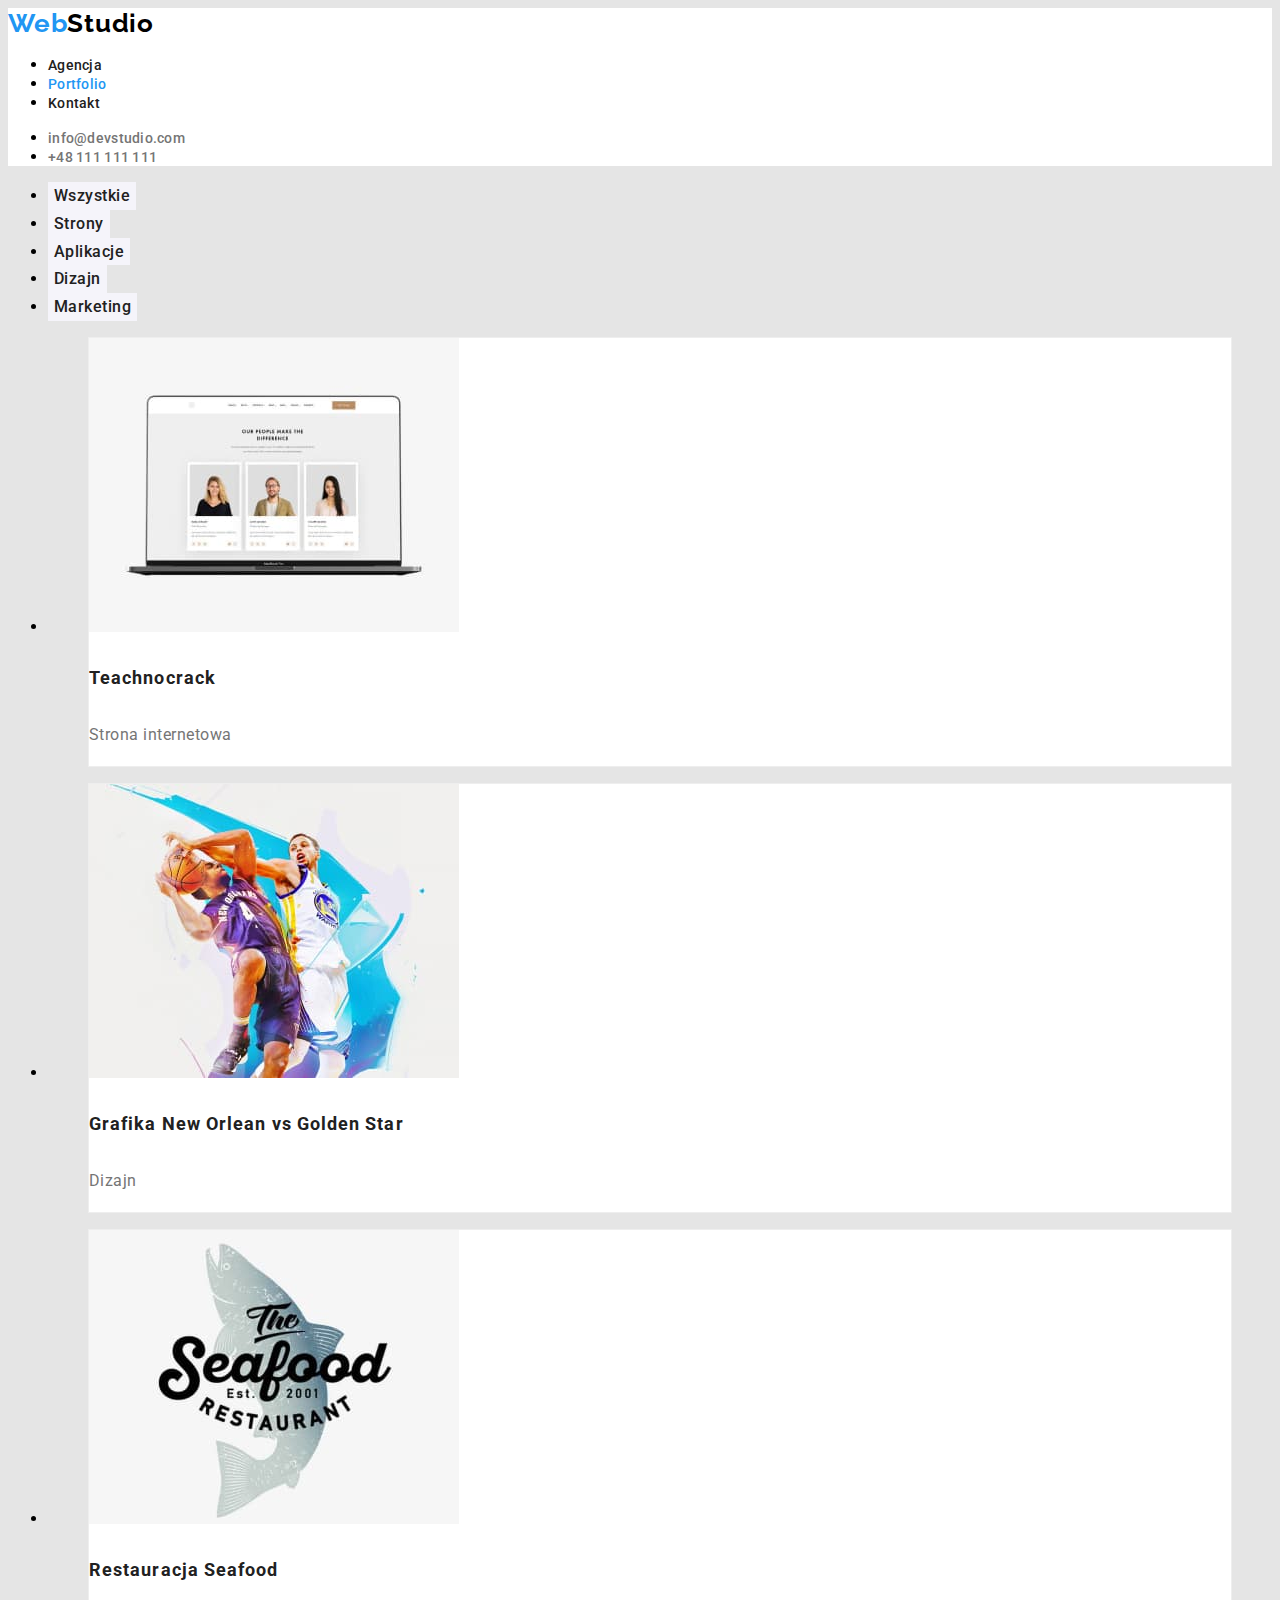
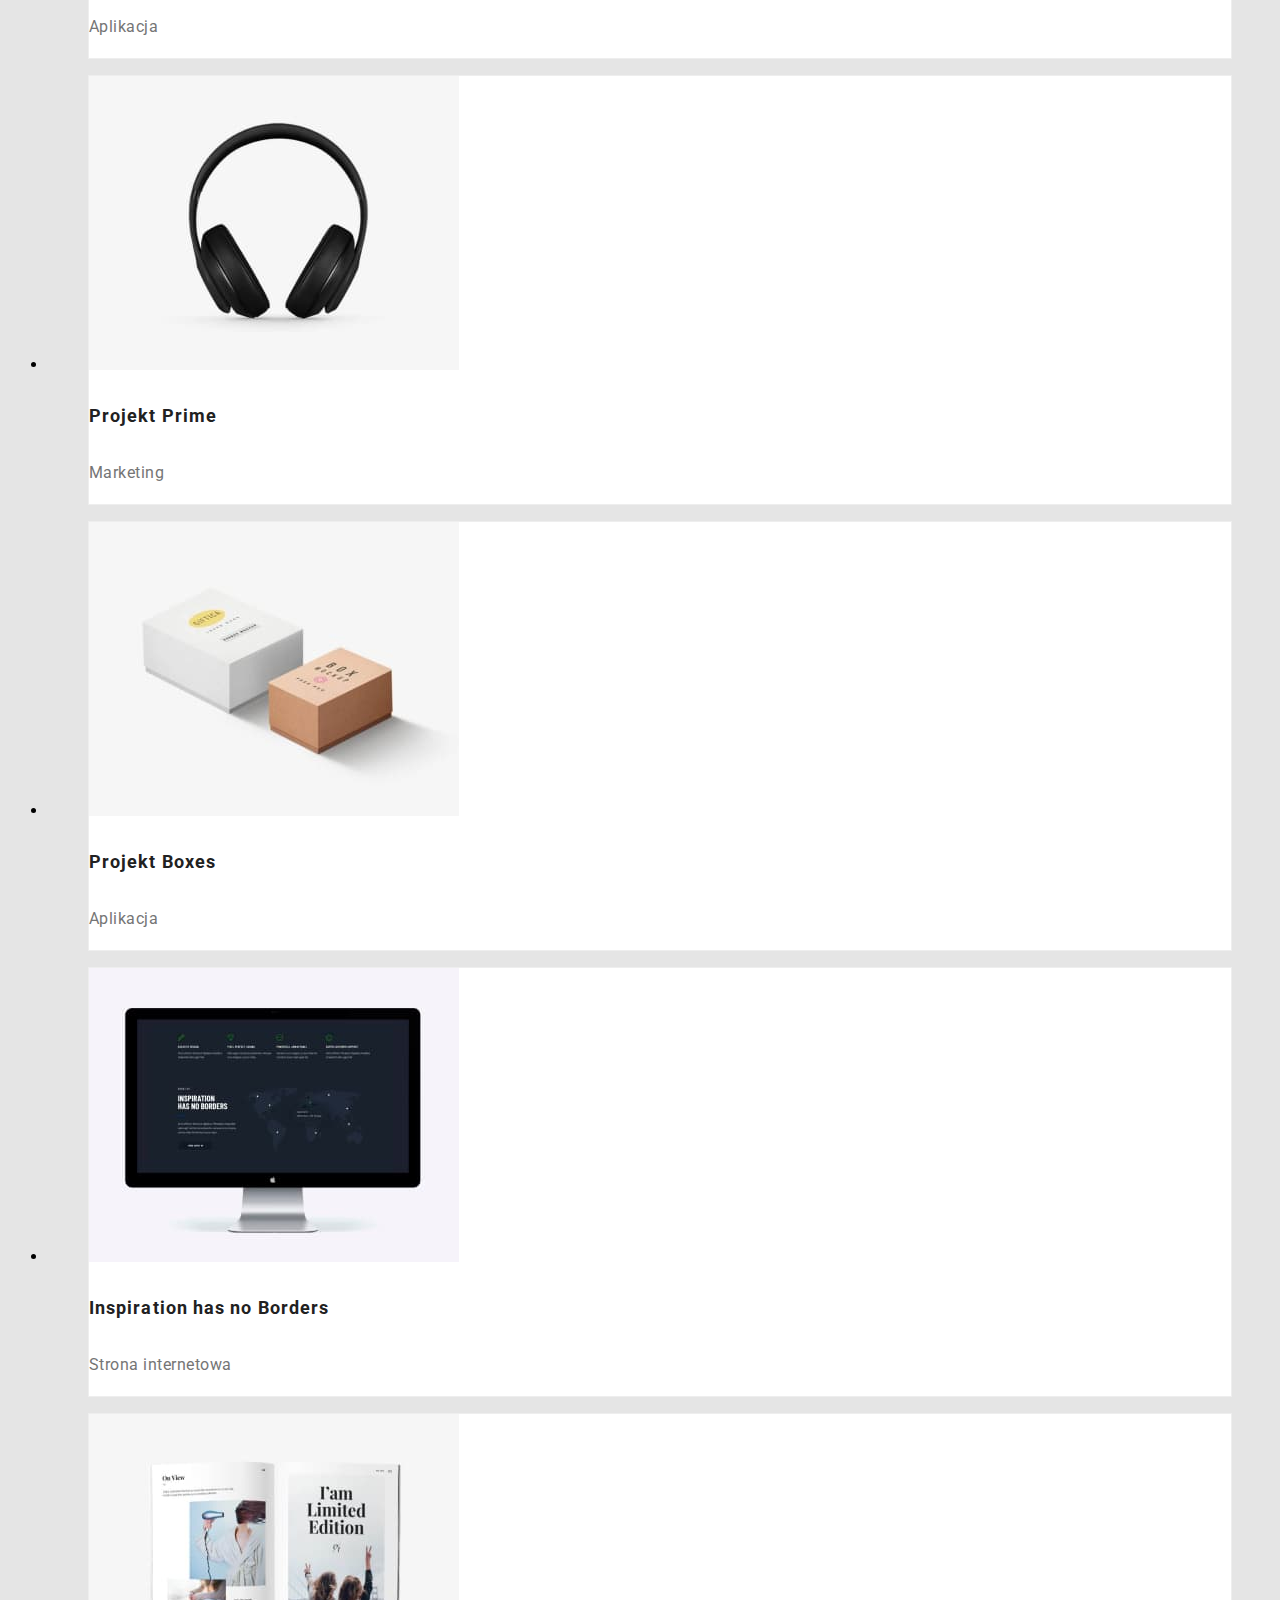
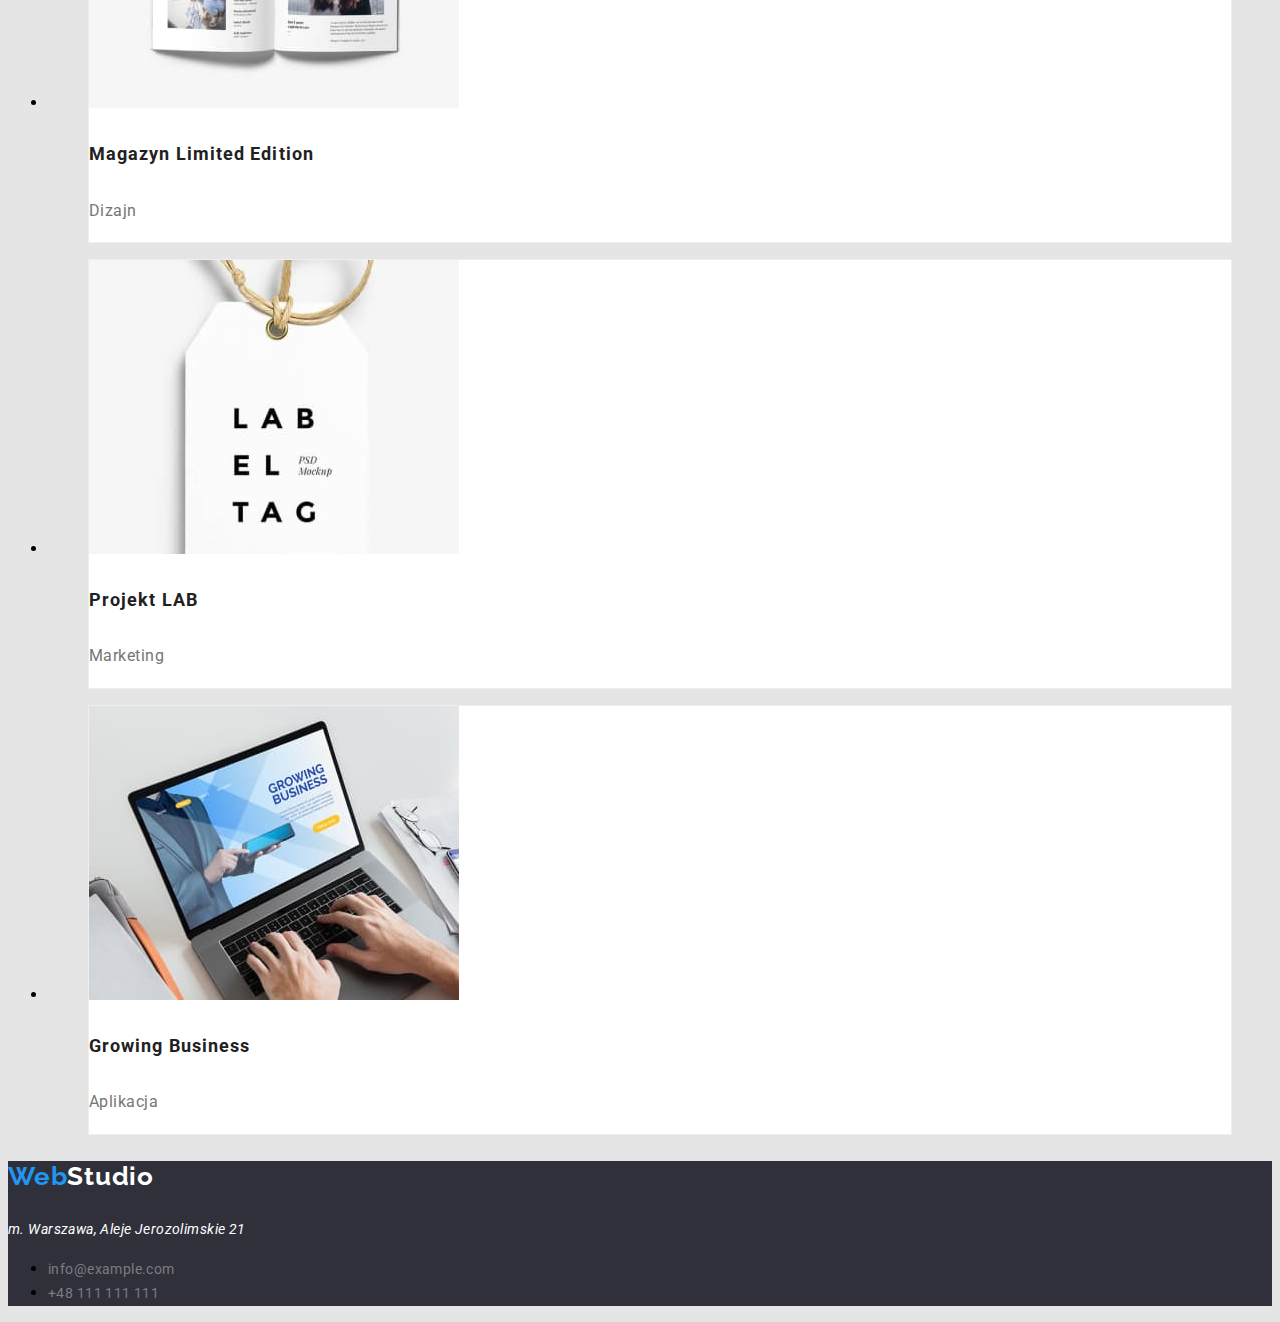
==== portfolio.html @ d3a9e97b "Start" ====
<!DOCTYPE html>
<html lang="en">
	<head>
		<meta charset="UTF-8" />
		<meta http-equiv="X-UA-Compatible" content="IE=edge" />
		<meta name="viewport" content="width=device-width, initial-scale=1.0" />
		<link rel="preconnect" href="https://fonts.googleapis.com" />
		<link rel="preconnect" href="https://fonts.gstatic.com" crossorigin />
		<link
			href="https://fonts.googleapis.com/css2?family=Raleway:wght@700&family=Roboto:wght@400;500;700;900&display=swap"
			rel="stylesheet"
		/>
		<link rel="stylesheet" href="css/styles.css" />
		<title>Document</title>
	</head>
	<body>
		<header class="header_box">
			<a href="index.html" class="header__logo"><span>Web</span>Studio</a>
			<nav class="header__nav">
				<ul>
					<li>
						<a href="index.html" class="header__nav--link">Agencja</a>
					</li>
					<li>
						<a href="portfolio.html" class="header__nav--link active__page">Portfolio</a>
					</li>
					<li><a href="#" class="header__nav--link">Kontakt</a></li>
				</ul>
			</nav>

			<ul>
				<li>
					<a href="mailto:info@devstudio.com" class="header__contact--mail">info@devstudio.com</a>
				</li>
				<li>
					<a href="tel:+48111111111" class="header__contact--phone">+48 111 111 111</a>
				</li>
			</ul>
		</header>
		<main>
			<section>
				<ul>
					<li>
						<button type="button" class="portfolio__section--button">Wszystkie</button>
					</li>
					<li>
						<button type="button" class="portfolio__section--button">Strony</button>
					</li>
					<li>
						<button type="button" class="portfolio__section--button">Aplikacje</button>
					</li>
					<li>
						<button type="button" class="portfolio__section--button">Dizajn</button>
					</li>
					<li>
						<button type="button" class="portfolio__section--button">Marketing</button>
					</li>
				</ul>
				<ul>
					<li>
						<figure class="portfolio__box--figure">
							<img
								src="images/portfolio-img1.jpg"
								height="294"
								width="370"
								alt="Strona internetowa na której możemy zobczyc zdjęcia trzech osób. Dwójkę dziewczyny i chłopaka"
							/>
							<figcaption class="portfolio__box--figure_description">
								<h4>Teachnocrack</h4>
								<p>Strona internetowa</p>
							</figcaption>
						</figure>
					</li>
					<li>
						<figure class="portfolio__box--figure">
							<img
								src="images/portfolio-img2.jpg"
								height="294"
								width="370"
								alt="Dwuch zawodników NBA walczy o piłkę"
							/>
							<figcaption class="portfolio__box--figure_description">
								<h4>Grafika New Orlean vs Golden Star</h4>
								<p>Dizajn</p>
							</figcaption>
						</figure>
					</li>
					<li>
						<figure class="portfolio__box--figure">
							<img
								src="images/portfolio-img3.jpg"
								height="294"
								width="370"
								alt="Logo The Seafood Restaurant na którym widziemy rybę"
							/>
							<figcaption class="portfolio__box--figure_description">
								<h4>Restauracja Seafood</h4>
								<p>Aplikacja</p>
							</figcaption>
						</figure>
					</li>
					<li>
						<figure class="portfolio__box--figure">
							<img
								src="images/portfolio-img4.jpg"
								height="294"
								width="370"
								alt="Słuchawki nauszne koloru czarnego"
							/>
							<figcaption class="portfolio__box--figure_description">
								<h4>Projekt Prime</h4>
								<p>Marketing</p>
							</figcaption>
						</figure>
					</li>
					<li>
						<figure class="portfolio__box--figure">
							<img
								src="images/portfolio-img5.jpg"
								height="294"
								width="370"
								alt="Dwa pudełka, jedno białe i większe drugie brązowe mniejsze"
							/>
							<figcaption class="portfolio__box--figure_description">
								<h4>Projekt Boxes</h4>
								<p>Aplikacja</p>
							</figcaption>
						</figure>
					</li>
					<li>
						<figure class="portfolio__box--figure">
							<img
								src="images/portfolio-img6.jpg"
								height="294"
								width="370"
								alt="Monitor na którym widzimy wyświetloną stronę internetową "
							/>
							<figcaption class="portfolio__box--figure_description">
								<h4>Inspiration has no Borders</h4>
								<p>Strona internetowa</p>
							</figcaption>
						</figure>
					</li>
					<li>
						<figure class="portfolio__box--figure">
							<img
								src="images/portfolio-img7.jpg"
								height="294"
								width="370"
								alt="Magazyn Limit Edition "
							/>
							<figcaption class="portfolio__box--figure_description">
								<h4>Magazyn Limited Edition</h4>
								<p>Dizajn</p>
							</figcaption>
						</figure>
					</li>
					<li>
						<figure class="portfolio__box--figure">
							<img
								src="images/portfolio-img8.jpg"
								height="294"
								width="370"
								alt="Pszywieszka koloru białego z napisem L A B E L T A G"
							/>
							<figcaption class="portfolio__box--figure_description">
								<h4>Projekt LAB</h4>
								<p>Marketing</p>
							</figcaption>
						</figure>
					</li>
					<li>
						<figure class="portfolio__box--figure">
							<img
								src="images/portfolio-img9.jpg"
								height="294"
								width="370"
								alt="Laptop z wyswietloną stroną GROWING BUSINESS"
							/>
							<figcaption class="portfolio__box--figure_description">
								<h4>Growing Business</h4>
								<p>Aplikacja</p>
							</figcaption>
						</figure>
					</li>
				</ul>
			</section>
		</main>
		<footer class="footer--box">
			<h3 class="footer--heading"><span>Web</span>Studio</h3>
			<address class="footer--address">m. Warszawa, Aleje Jerozolimskie 21</address>
			<ul>
				<li>
					<a href="mailto:info@example.com" class="footer__contact--mail">info@example.com</a>
				</li>
				<li>
					<a href="tel:+48111111111" class="footer__contact--phone">+48 111 111 111</a>
				</li>
			</ul>
		</footer>
	</body>
</html>
---- css/styles.css ----
:root {
	--brand-color: #e5e5e5;
	--secondary-brand-color: #2f303a;

	--color-hover: #2196f3;

	--text-color: #ffffff;
	--secoundary-text-color: #212121;
	--third-text-color: #757575;
}

body {
	background-color: var(--brand-color);
	font-family: "Roboto", sans-serif;
	font-style: normal;
	font-weight: 400;
}
.header_box {
	background-color: #ffffff;
}
.header__logo {
	font-family: "Raleway";
	text-decoration: none;
	font-weight: 700;
	font-size: 26px;
	line-height: 1.2;
	letter-spacing: 0.03em;
	color: #000000;
}
.header__logo > span {
	color: #2196f3;
}
.header__nav--link {
	text-decoration: none;
	font-weight: 500;
	font-size: 14px;
	line-height: 1.15;
	letter-spacing: 0.02em;
	color: var(--secoundary-text-color);
}
.header__nav--link:hover {
	color: var(--color-hover);
}
.active__page {
	color: var(--color-hover);
}
.header__contact--mail,
.header__contact--phone {
	text-decoration: none;
	font-weight: 500;
	font-size: 14px;
	line-height: 1.15;
	letter-spacing: 0.02em;
	color: var(--third-text-color);
}
.header__contact--mail:hover,
.header__contact--phone:hover {
	color: var(--color-hover);
}

.section__effective_solutions {
	background-color: var(--secondary-brand-color);
}
.section__effective_solutions--title {
	font-weight: 900;
	font-size: 44px;
	line-height: 1.36;
	text-align: center;
	letter-spacing: 0.06em;
	text-transform: uppercase;
	color: var(--text-color);
}
.section__effective_solutions--button {
	background: #2196f3;
	box-shadow: 0px 4px 4px rgba(0, 0, 0, 0.15);
	border-radius: 4px;
	border-width: 0px;
	cursor: pointer;
	font-family: "Roboto", sans-serif;

	/* text in box style */
	color: var(--text-color);
	font-weight: 700;
	font-size: 16px;
	line-height: 1.88;
	display: flex;
	align-items: center;
	text-align: center;
	letter-spacing: 0.06em;
}
.section__effective_solutions--button:hover {
	background: #ffffff;
	color: var(--secoundary-text-color);
}
.section__effective_solutions--button:active {
	opacity: 0.5;
}
/* .section__loremipsum {
} */
.section__loremipsum--heading {
	font-weight: 700;
	font-size: 14px;
	line-height: 1.15;
	letter-spacing: 0.03em;
	text-transform: uppercase;
	color: var(--secoundary-text-color);
}
.section__loremipsum--paragraph {
	font-size: 14px;
	line-height: 1.71;
	letter-spacing: 0.03em;
	color: var(--third-text-color);
}
/* .section__job {
} */
.section__job--heading {
	font-weight: 700;
	font-size: 36px;
	line-height: 1.16;
	text-align: center;
	letter-spacing: 0.03em;
	color: var(--secoundary-text-color);
}
.section__team {
	background-color: #f5f4fa;
}
.section__team--heading {
	font-weight: 700;
	font-size: 36px;
	line-height: 1.16;
	text-align: center;
	letter-spacing: 0.03em;
	color: var(--secoundary-text-color);
}
.section__team--figure {
	background: #ffffff;
	/* material shadow v1 */
	box-shadow: 0px 1px 3px rgba(0, 0, 0, 0.12), 0px 1px 1px rgba(0, 0, 0, 0.14),
		0px 2px 1px rgba(0, 0, 0, 0.2);
	border-radius: 0px 0px 4px 4px;
}
.section__team--figure_description {
	font-size: 16px;
	line-height: 1.18;
	text-align: center;
	letter-spacing: 0.03em;
}
.section__team--figure_description > h4 {
	font-weight: 500;
	color: var(--secoundary-text-color);
}
.section__team--figure_description > p {
	color: var(--third-text-color);
}
.footer--box {
	background-color: var(--secondary-brand-color);
}
.footer--heading {
	font-family: "Raleway";
	font-weight: 700;
	font-size: 26px;
	line-height: 1.2;
	letter-spacing: 0.03em;
	color: #ffffff;
}
.footer--heading > span {
	color: #2196f3;
}
.footer--address {
	font-size: 14px;
	line-height: 1.71;
	letter-spacing: 0.03em;
	color: #ffffff;
}
.footer__contact--mail,
.footer__contact--phone {
	text-decoration: none;
	font-size: 14px;
	line-height: 1.71;
	letter-spacing: 0.03em;
	color: #ffffff60;
}
.footer__contact--mail:hover,
.footer__contact--phone:hover {
	color: var(--color-hover);
}
.portfolio__section--button {
	font-weight: 500;
	font-size: 16px;
	line-height: 1.61;
	text-align: center;
	letter-spacing: 0.03em;
	color: var(--secoundary-text-color);
	background: #f5f4fa;
	border-width: 0px;
	cursor: pointer;
	font-family: "Roboto", sans-serif;
}
.portfolio__section--button:hover {
	background: var(--color-hover);
	color: var(--text-color);
}
.portfolio__box--figure {
	background: #ffffff;
	border: 1px solid #eeeeee;
}
/* .portfolio__box--figure_description {
} */
.portfolio__box--figure_description > h4 {
	font-weight: 700;
	font-size: 18px;
	line-height: 2;
	letter-spacing: 0.06em;
	color: var(--secoundary-text-color);
}
.portfolio__box--figure_description > p {
	font-size: 16px;
	line-height: 1.88;
	letter-spacing: 0.03em;
	color: var(--third-text-color);
}
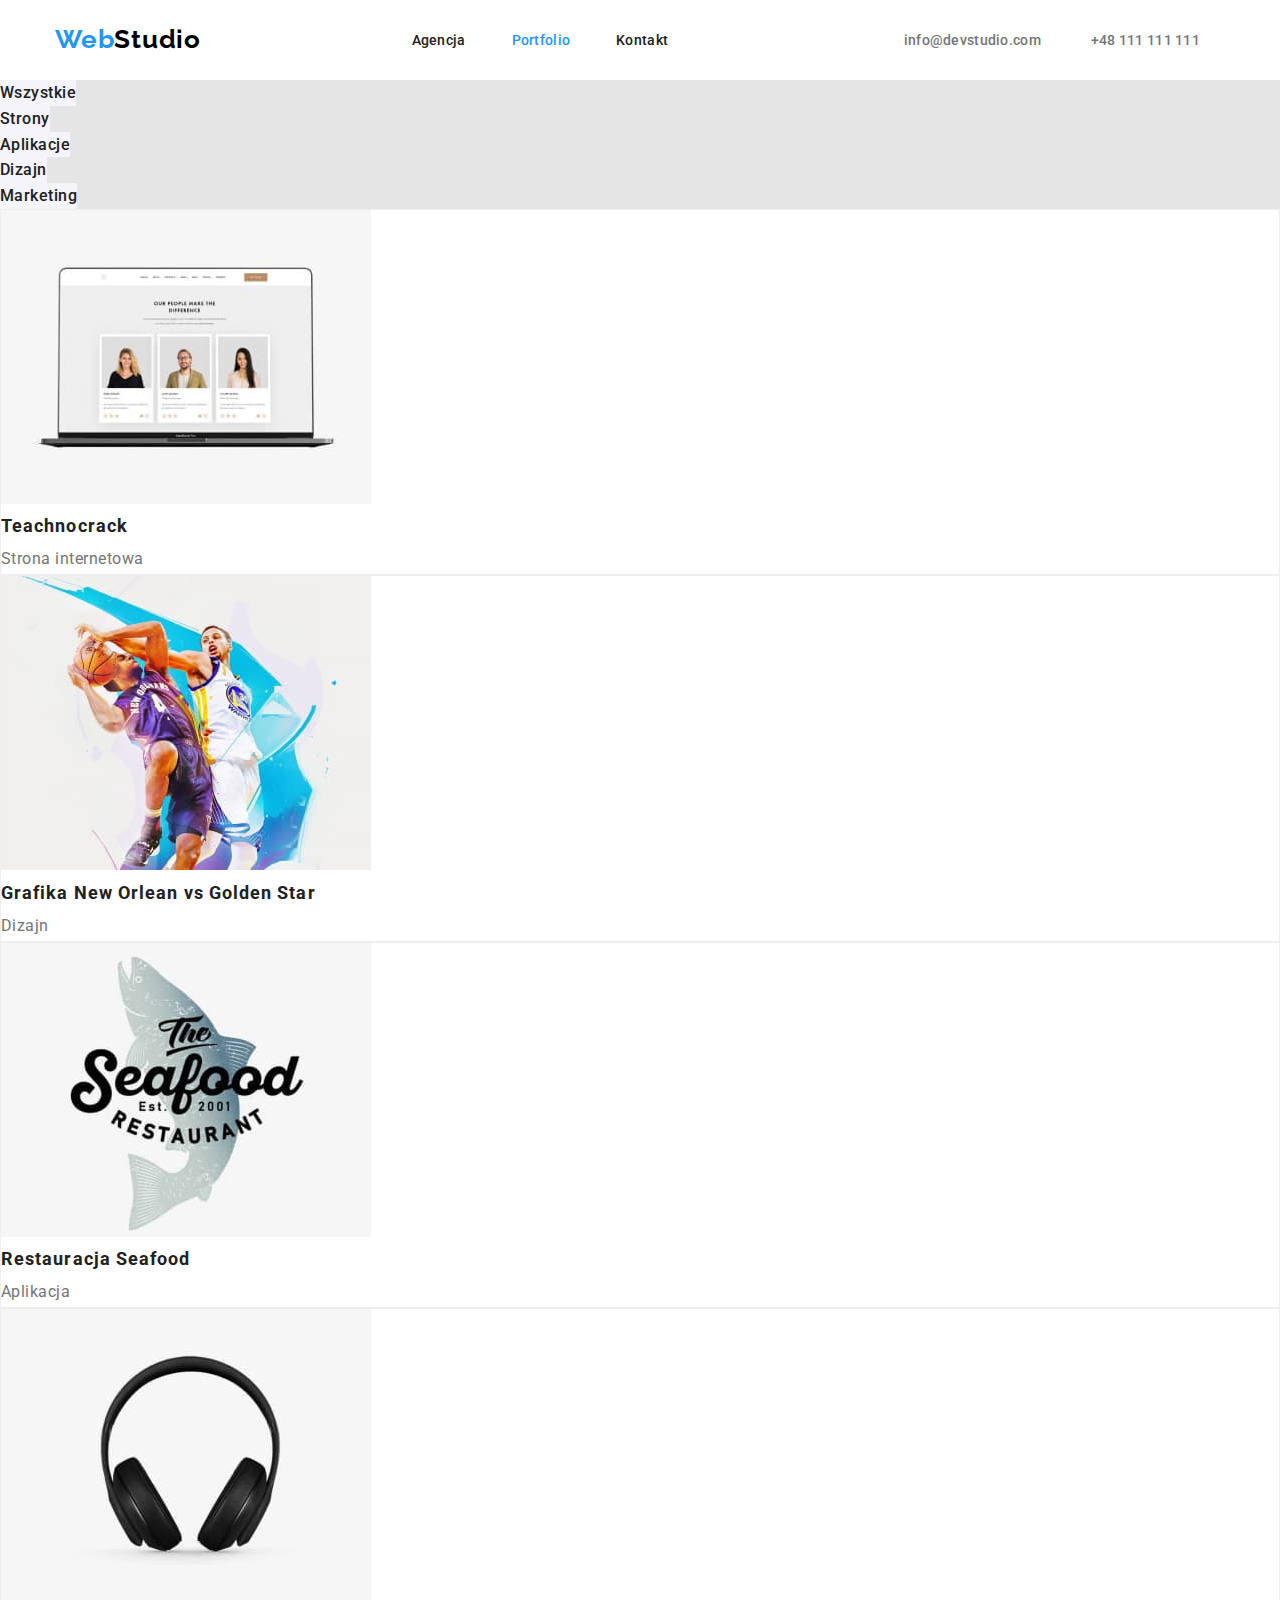
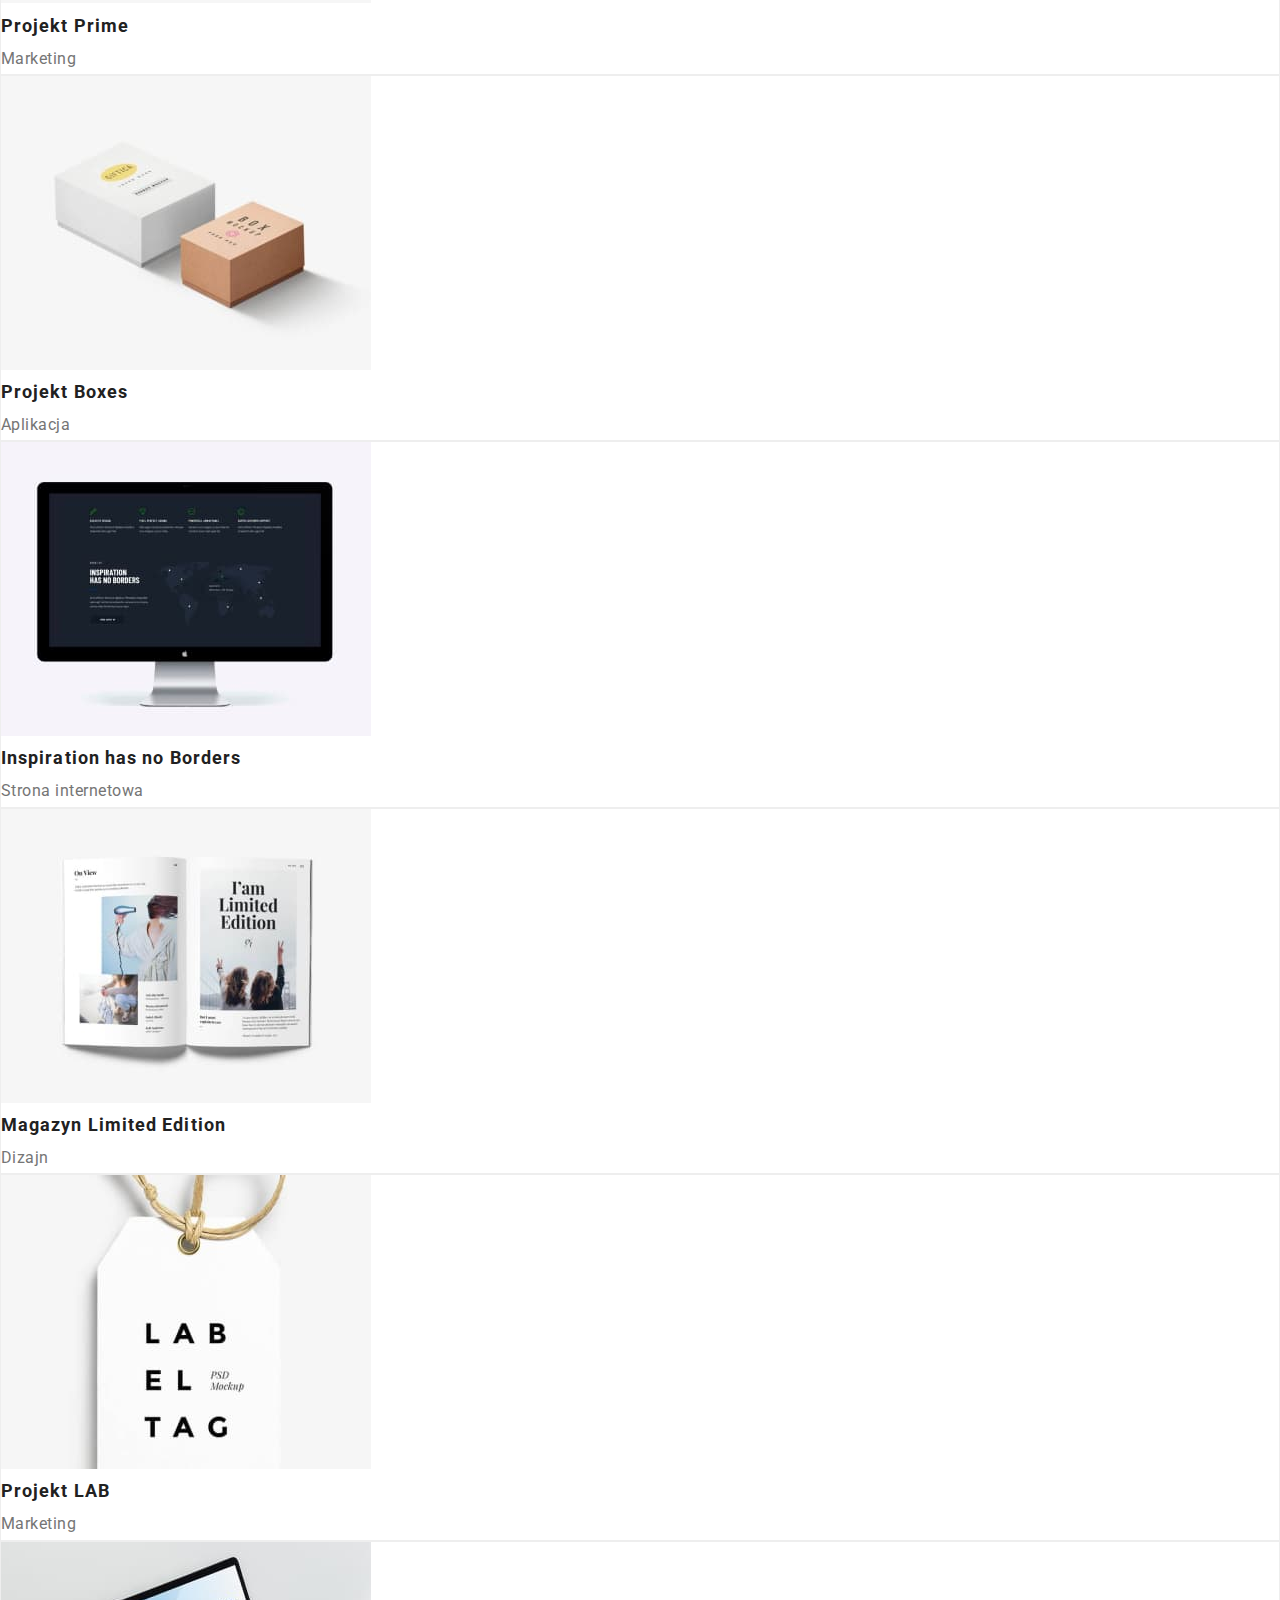
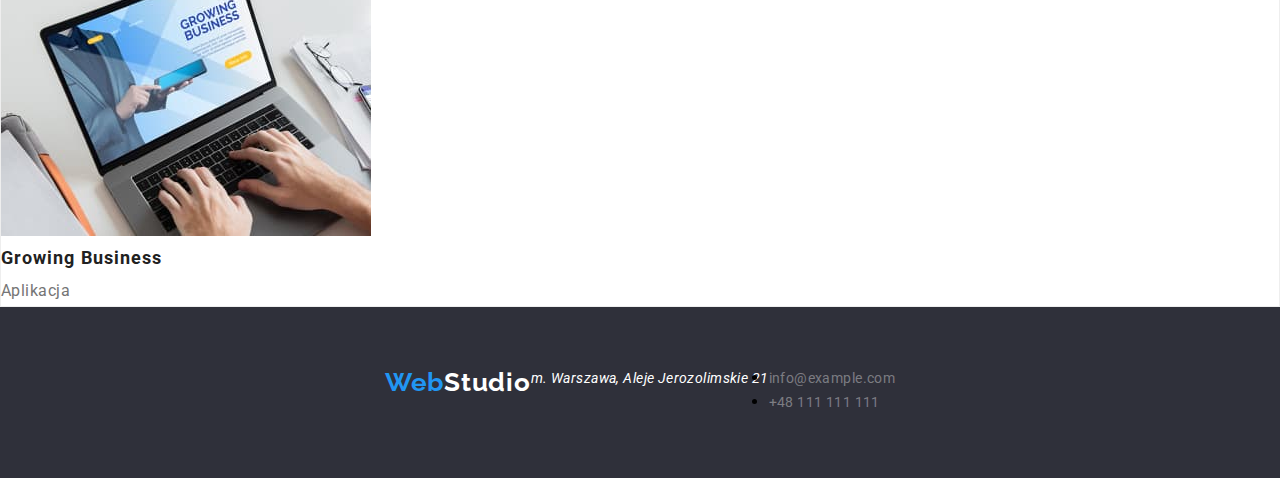
==== commit 3ac8455e: "Agencja Page" ====
--- a/portfolio.html
+++ b/portfolio.html
@@ -6,6 +6,11 @@
 		<meta name="viewport" content="width=device-width, initial-scale=1.0" />
 		<link rel="preconnect" href="https://fonts.googleapis.com" />
 		<link rel="preconnect" href="https://fonts.gstatic.com" crossorigin />
+
+		<link
+			rel="stylesheet"
+			href="https://cdnjs.cloudflare.com/ajax/libs/modern-normalize/1.0.0/modern-normalize.min.css"
+		/>
 		<link
 			href="https://fonts.googleapis.com/css2?family=Raleway:wght@700&family=Roboto:wght@400;500;700;900&display=swap"
 			rel="stylesheet"
@@ -15,11 +20,12 @@
 	</head>
 	<body>
 		<header class="header_box">
+			<div class="conteiner header__conteiner--flex">
 			<a href="index.html" class="header__logo"><span>Web</span>Studio</a>
 			<nav class="header__nav">
-				<ul>
-					<li>
-						<a href="index.html" class="header__nav--link">Agencja</a>
+				<ul class="header__nav--list">
+					<li>
+						<a href="index.html" class="header__nav--link ">Agencja</a>
 					</li>
 					<li>
 						<a href="portfolio.html" class="header__nav--link active__page">Portfolio</a>
@@ -28,7 +34,7 @@
 				</ul>
 			</nav>
 
-			<ul>
+			<ul class="header__contact--list">
 				<li>
 					<a href="mailto:info@devstudio.com" class="header__contact--mail">info@devstudio.com</a>
 				</li>
@@ -36,6 +42,7 @@
 					<a href="tel:+48111111111" class="header__contact--phone">+48 111 111 111</a>
 				</li>
 			</ul>
+		</div>
 		</header>
 		<main>
 			<section>
--- a/css/styles.css
+++ b/css/styles.css
@@ -15,9 +15,32 @@
 	font-style: normal;
 	font-weight: 400;
 }
+* {
+	box-sizing: border-box;
+	margin: 0;
+	padding: 0;
+}
+.conteiner {
+	padding: 0 15px;
+	width: 1200px;
+}
+.section{
+	padding-top: 94px;
+	padding-bottom: 94px;
+}
 .header_box {
 	background-color: #ffffff;
-}
+	display: flex;
+	justify-content: center;
+	height: 80px;
+}
+.header__conteiner--flex {
+	display: flex;
+	justify-content: space-between;
+	align-items: center;
+	padding: 15px;
+}
+
 .header__logo {
 	font-family: "Raleway";
 	text-decoration: none;
@@ -26,9 +49,15 @@
 	line-height: 1.2;
 	letter-spacing: 0.03em;
 	color: #000000;
-}
-.header__logo > span {
+	display: block;
+}
+.header__logo span {
 	color: #2196f3;
+}
+
+.header__nav--list {
+	list-style: none;
+	display: flex;
 }
 .header__nav--link {
 	text-decoration: none;
@@ -37,12 +66,18 @@
 	line-height: 1.15;
 	letter-spacing: 0.02em;
 	color: var(--secoundary-text-color);
+	display: block;
+	padding: 0 23px;
 }
 .header__nav--link:hover {
 	color: var(--color-hover);
 }
 .active__page {
 	color: var(--color-hover);
+}
+.header__contact--list {
+	list-style: none;
+	display: flex;
 }
 .header__contact--mail,
 .header__contact--phone {
@@ -52,6 +87,8 @@
 	line-height: 1.15;
 	letter-spacing: 0.02em;
 	color: var(--third-text-color);
+	display: block;
+	padding: 0px 25px;
 }
 .header__contact--mail:hover,
 .header__contact--phone:hover {
@@ -60,7 +97,12 @@
 
 .section__effective_solutions {
 	background-color: var(--secondary-brand-color);
-}
+	display: flex;
+	height: 600px;
+	justify-content: center;
+	align-items: center;
+}
+
 .section__effective_solutions--title {
 	font-weight: 900;
 	font-size: 44px;
@@ -69,6 +111,10 @@
 	letter-spacing: 0.06em;
 	text-transform: uppercase;
 	color: var(--text-color);
+
+	width: 696px;
+	height: 120px;
+	margin: 0px auto 30px;
 }
 .section__effective_solutions--button {
 	background: #2196f3;
@@ -87,6 +133,9 @@
 	align-items: center;
 	text-align: center;
 	letter-spacing: 0.06em;
+
+	margin: 0 auto;
+	padding: 10px 41px;
 }
 .section__effective_solutions--button:hover {
 	background: #ffffff;
@@ -95,8 +144,18 @@
 .section__effective_solutions--button:active {
 	opacity: 0.5;
 }
-/* .section__loremipsum {
-} */
+.section__loremipsum {
+	display: flex;
+	justify-content: center;
+}
+.section__loremipsum--list {
+	list-style: none;
+	display: flex;
+	height: 100%;
+}
+.section__loremipsum--list > li:not(:last-child) {
+	padding-right: 30px;
+}
 .section__loremipsum--heading {
 	font-weight: 700;
 	font-size: 14px;
@@ -111,8 +170,19 @@
 	letter-spacing: 0.03em;
 	color: var(--third-text-color);
 }
-/* .section__job {
-} */
+.section__job {
+	display:flex;
+	padding-top: 0px;
+	height: 100%;
+	justify-content:center;
+}
+.section__job--list {
+	list-style: none;
+	display: flex;
+	justify-content: space-between;
+
+}
+
 .section__job--heading {
 	font-weight: 700;
 	font-size: 36px;
@@ -120,9 +190,17 @@
 	text-align: center;
 	letter-spacing: 0.03em;
 	color: var(--secoundary-text-color);
+	padding-bottom: 50px;
 }
 .section__team {
 	background-color: #f5f4fa;
+	display:flex;
+	justify-content: center;
+}
+.section__team--list{
+	list-style: none;
+	display: flex;
+	justify-content:space-between;
 }
 .section__team--heading {
 	font-weight: 700;
@@ -131,6 +209,7 @@
 	text-align: center;
 	letter-spacing: 0.03em;
 	color: var(--secoundary-text-color);
+	padding-bottom: 50px;
 }
 .section__team--figure {
 	background: #ffffff;
@@ -138,6 +217,8 @@
 	box-shadow: 0px 1px 3px rgba(0, 0, 0, 0.12), 0px 1px 1px rgba(0, 0, 0, 0.14),
 		0px 2px 1px rgba(0, 0, 0, 0.2);
 	border-radius: 0px 0px 4px 4px;
+	justify-content:center;
+	
 }
 .section__team--figure_description {
 	font-size: 16px;
@@ -145,15 +226,21 @@
 	text-align: center;
 	letter-spacing: 0.03em;
 }
-.section__team--figure_description > h4 {
+.section__team--figure_description  h4 {
 	font-weight: 500;
 	color: var(--secoundary-text-color);
-}
-.section__team--figure_description > p {
+	padding-top: 30px;
+	padding-bottom:10px;
+}
+.section__team--figure_description   p {
 	color: var(--third-text-color);
+	padding-bottom:30px;
 }
 .footer--box {
 	background-color: var(--secondary-brand-color);
+	display: flex;
+	justify-content: center;
+	padding: 60px 0 60px;
 }
 .footer--heading {
 	font-family: "Raleway";
@@ -162,8 +249,9 @@
 	line-height: 1.2;
 	letter-spacing: 0.03em;
 	color: #ffffff;
-}
-.footer--heading > span {
+	padding-bottom: 20px;
+}
+.footer--heading  span {
 	color: #2196f3;
 }
 .footer--address {
@@ -171,6 +259,13 @@
 	line-height: 1.71;
 	letter-spacing: 0.03em;
 	color: #ffffff;
+	padding-bottom: 9px;
+}
+.footer--list{
+	list-style: none;
+}
+.footer--list li:not(:last-child){
+	padding-bottom: 9px;
 }
 .footer__contact--mail,
 .footer__contact--phone {
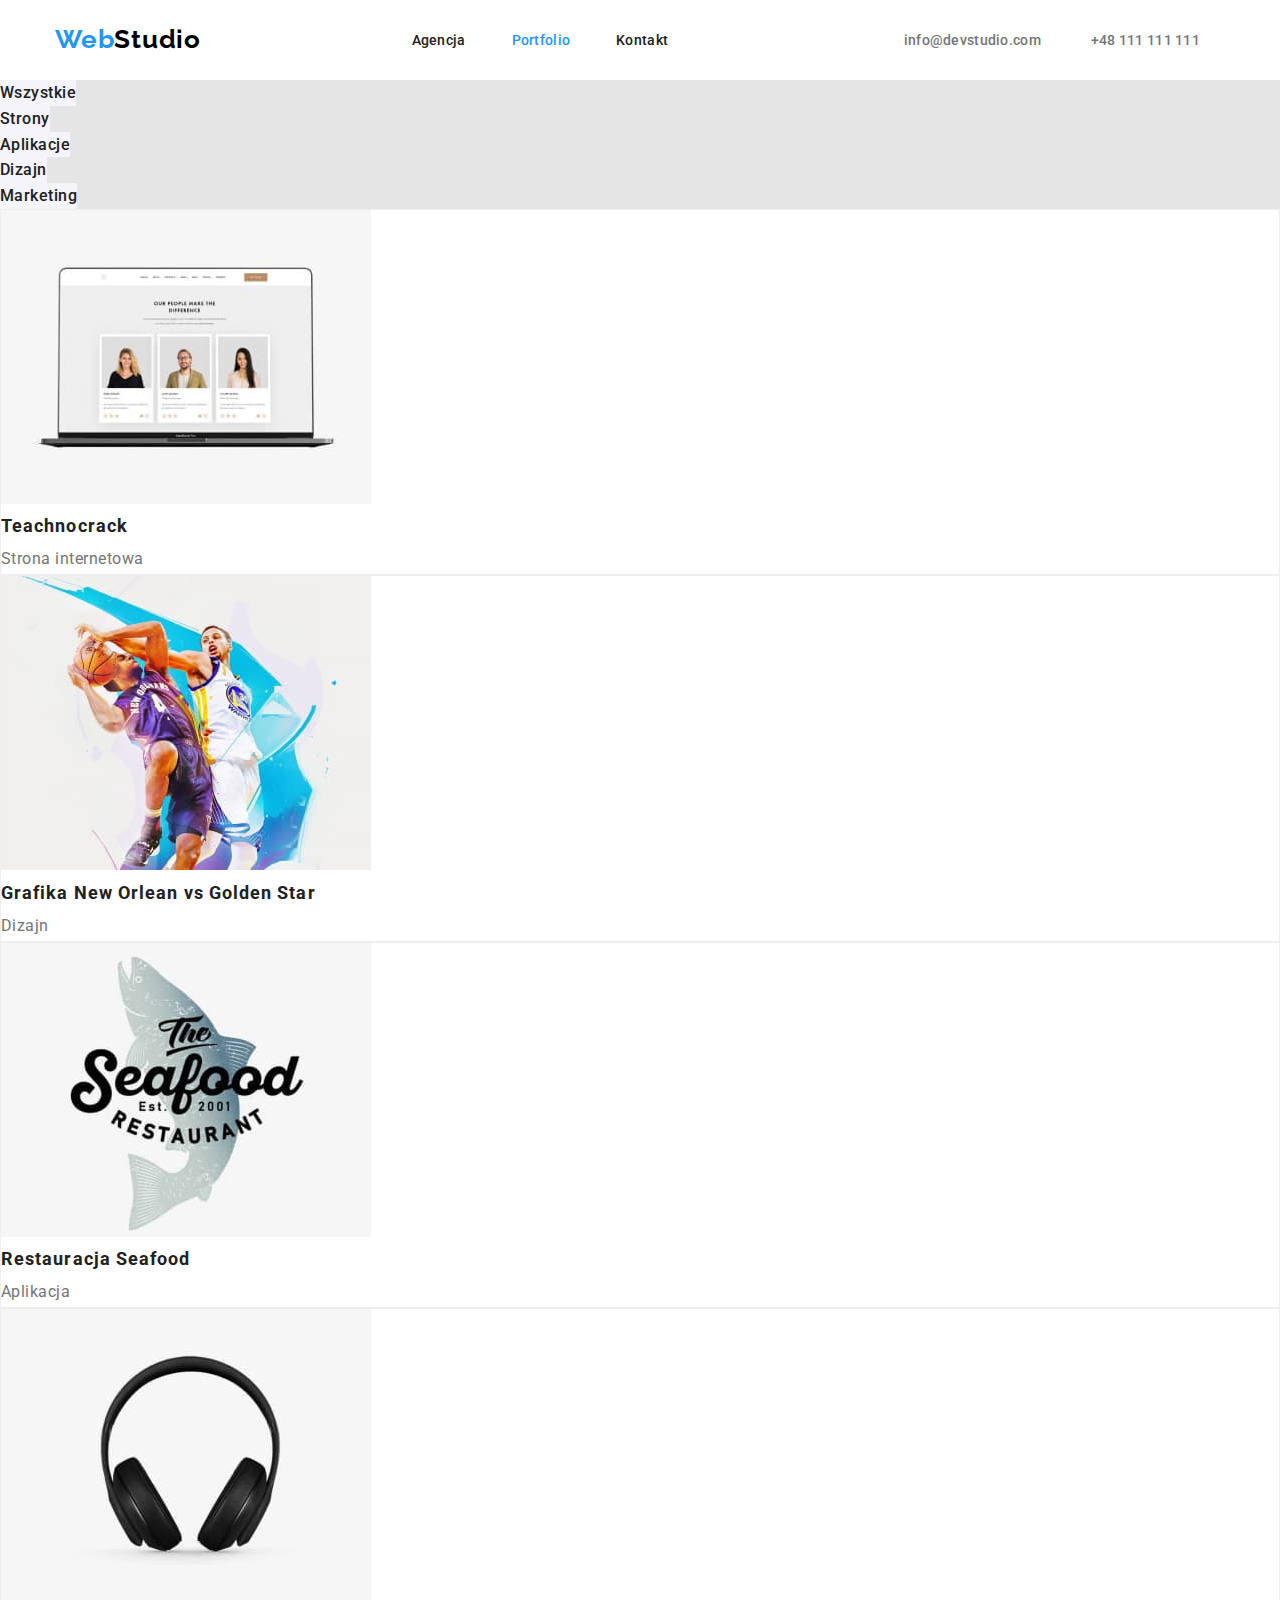
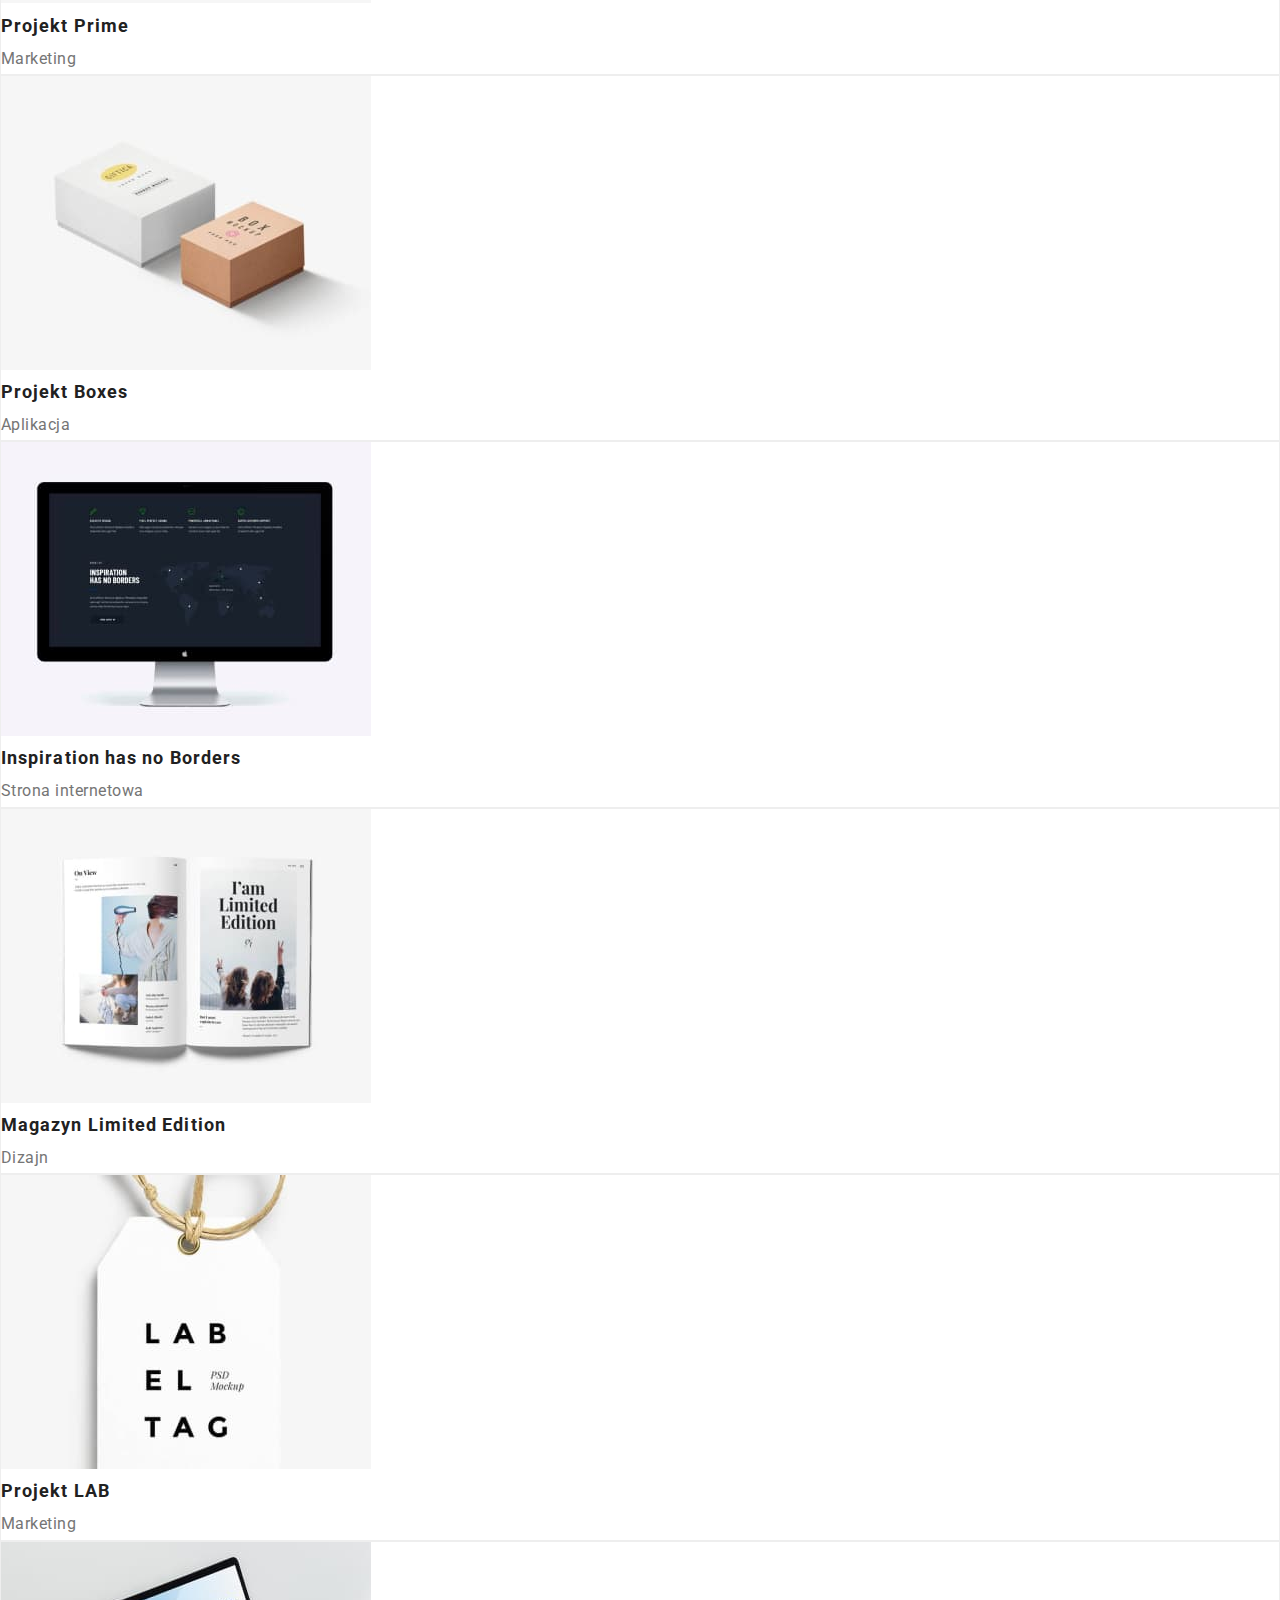
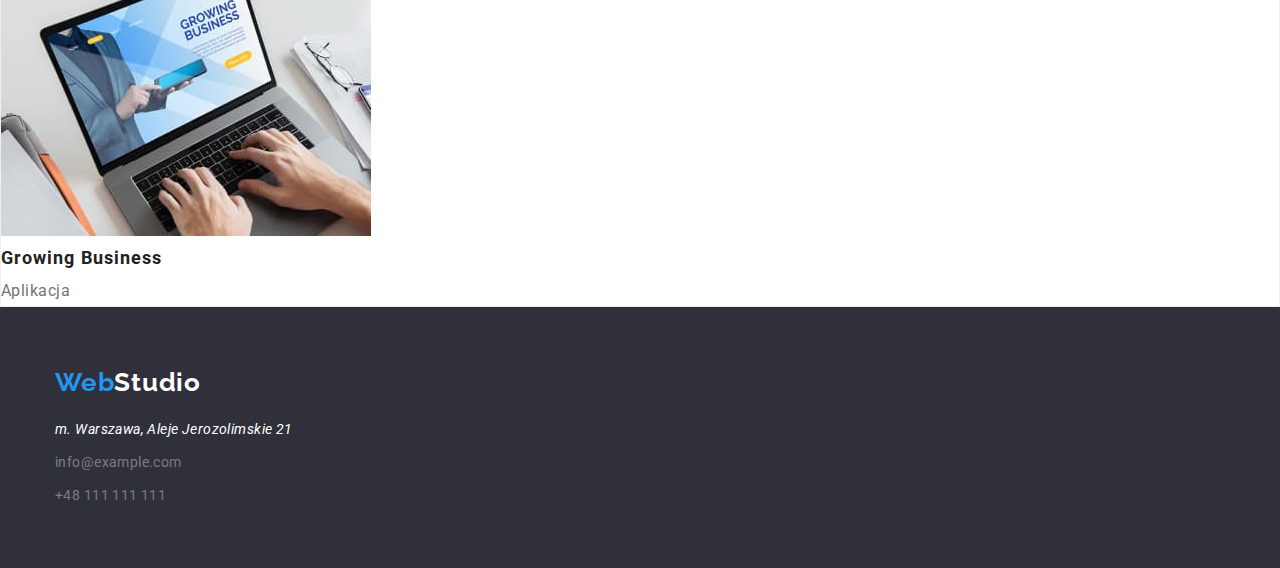
==== commit f980c38f: "Footer Done" ====
--- a/portfolio.html
+++ b/portfolio.html
@@ -194,16 +194,18 @@
 			</section>
 		</main>
 		<footer class="footer--box">
-			<h3 class="footer--heading"><span>Web</span>Studio</h3>
-			<address class="footer--address">m. Warszawa, Aleje Jerozolimskie 21</address>
-			<ul>
-				<li>
-					<a href="mailto:info@example.com" class="footer__contact--mail">info@example.com</a>
-				</li>
-				<li>
-					<a href="tel:+48111111111" class="footer__contact--phone">+48 111 111 111</a>
-				</li>
-			</ul>
+			<div class="conteiner">
+				<h3 class="footer--heading"><span>Web</span>Studio</h3>
+				<address class="footer--address">m. Warszawa, Aleje Jerozolimskie 21</address>
+				<ul class="footer--list">
+					<li>
+						<a href="mailto:info@example.com" class="footer__contact--mail">info@example.com</a>
+					</li>
+					<li>
+						<a href="tel:+48111111111" class="footer__contact--phone">+48 111 111 111</a>
+					</li>
+				</ul>
+			</div>
 		</footer>
 	</body>
 </html>
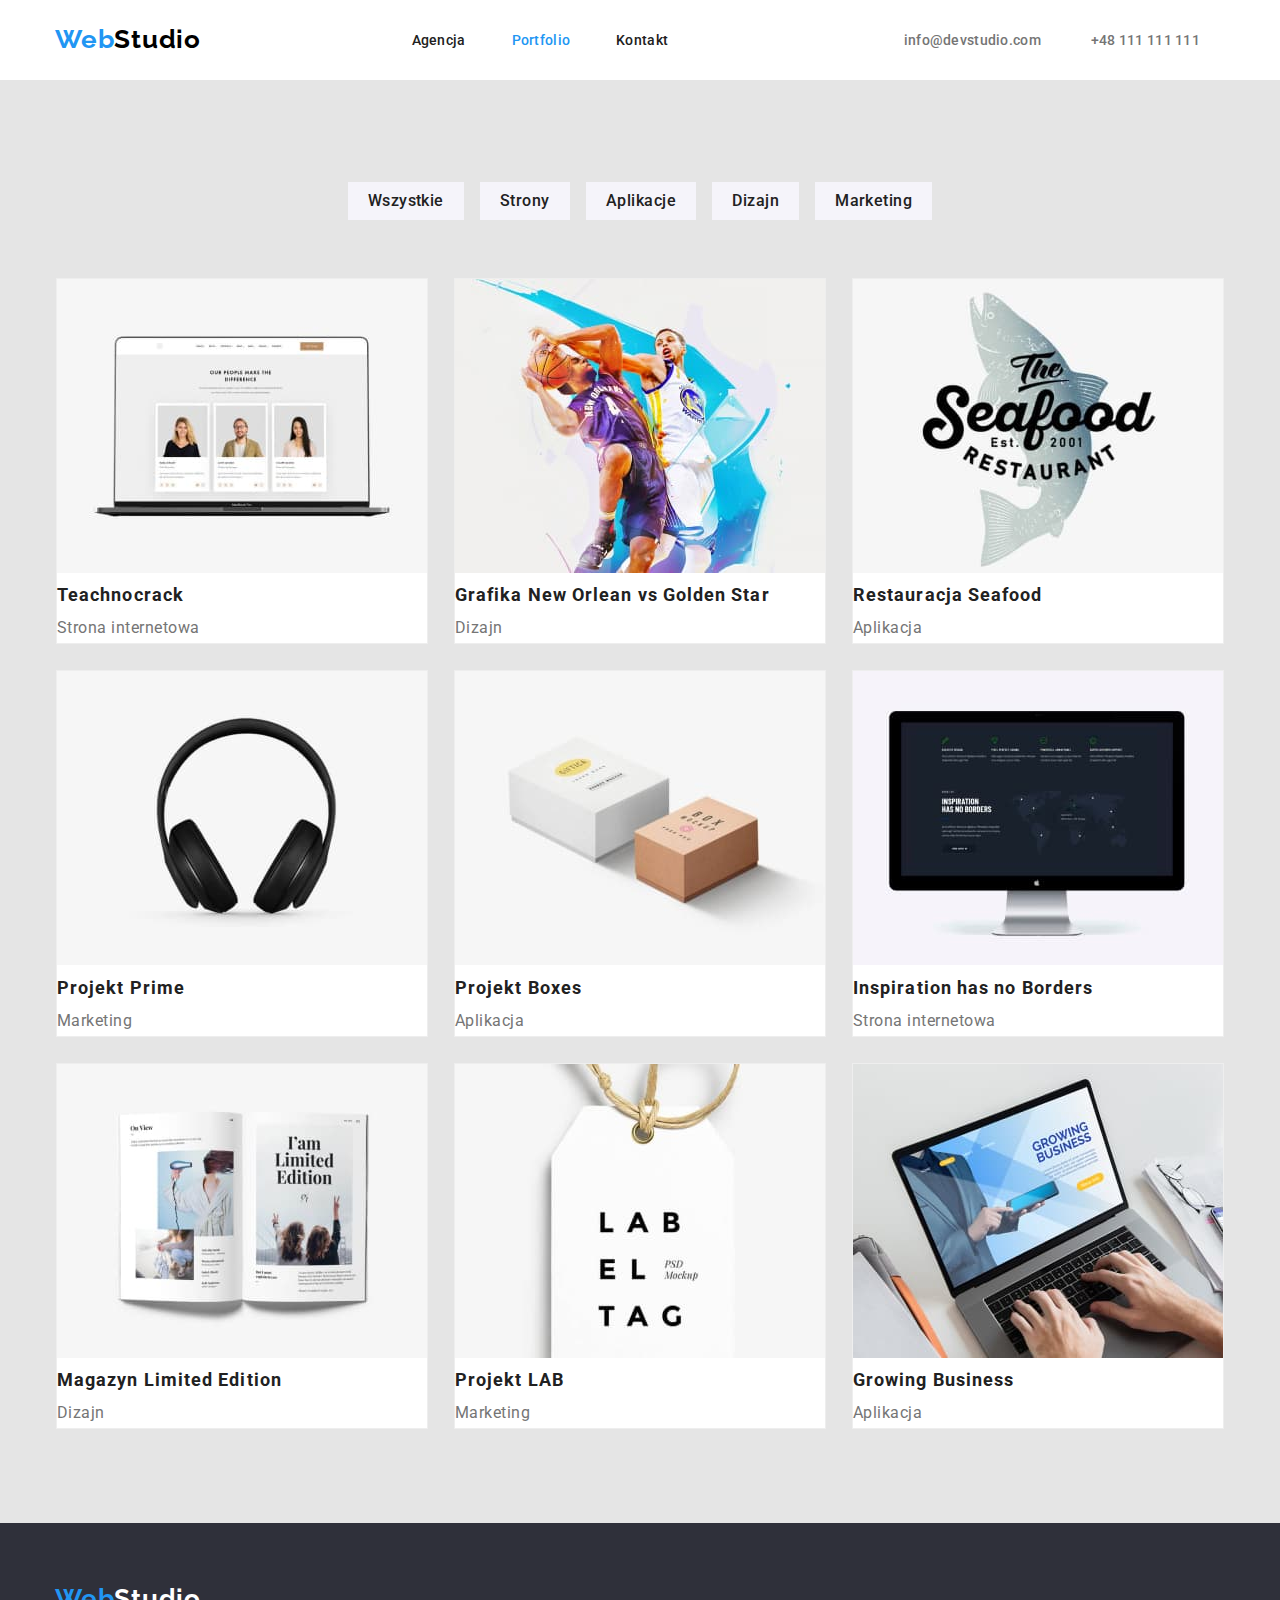
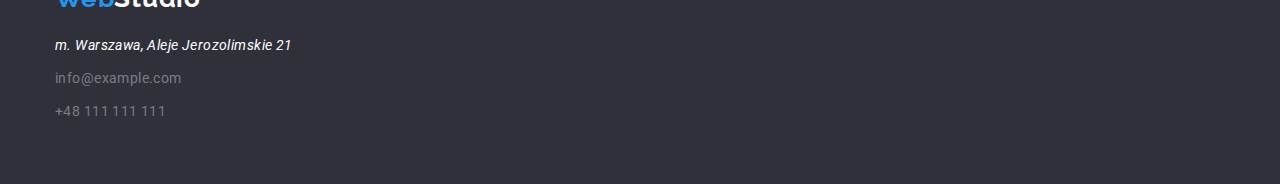
==== commit 595e1fb7: "Portfolio done" ====
--- a/portfolio.html
+++ b/portfolio.html
@@ -45,8 +45,9 @@
 		</div>
 		</header>
 		<main>
-			<section>
-				<ul>
+			<section class="portfolio__section section">
+				<div class="conteiner">
+				<ul class="portfolio__section__button--list">
 					<li>
 						<button type="button" class="portfolio__section--button">Wszystkie</button>
 					</li>
@@ -63,7 +64,7 @@
 						<button type="button" class="portfolio__section--button">Marketing</button>
 					</li>
 				</ul>
-				<ul>
+				<ul class="portfolio__picture--list">
 					<li>
 						<figure class="portfolio__box--figure">
 							<img
@@ -191,6 +192,7 @@
 						</figure>
 					</li>
 				</ul>
+			</div>
 			</section>
 		</main>
 		<footer class="footer--box">
--- a/css/styles.css
+++ b/css/styles.css
@@ -279,6 +279,18 @@
 .footer__contact--phone:hover {
 	color: var(--color-hover);
 }
+.portfolio__section{
+	display:flex;
+	justify-content: center;
+}
+.portfolio__section__button--list{
+	display: flex;
+	list-style: none;
+	justify-content: center;
+	padding-bottom: 50px;
+	
+
+}
 .portfolio__section--button {
 	font-weight: 500;
 	font-size: 16px;
@@ -290,14 +302,27 @@
 	border-width: 0px;
 	cursor: pointer;
 	font-family: "Roboto", sans-serif;
+	padding:6px 20px;
+	margin:8px;
+
 }
 .portfolio__section--button:hover {
 	background: var(--color-hover);
 	color: var(--text-color);
 }
+.portfolio__picture--list{
+	list-style: none;
+	display:flex;
+	flex-wrap:wrap;
+	gap:26px;
+	justify-content: center;
+
+}
 .portfolio__box--figure {
 	background: #ffffff;
 	border: 1px solid #eeeeee;
+	
+
 }
 /* .portfolio__box--figure_description {
 } */
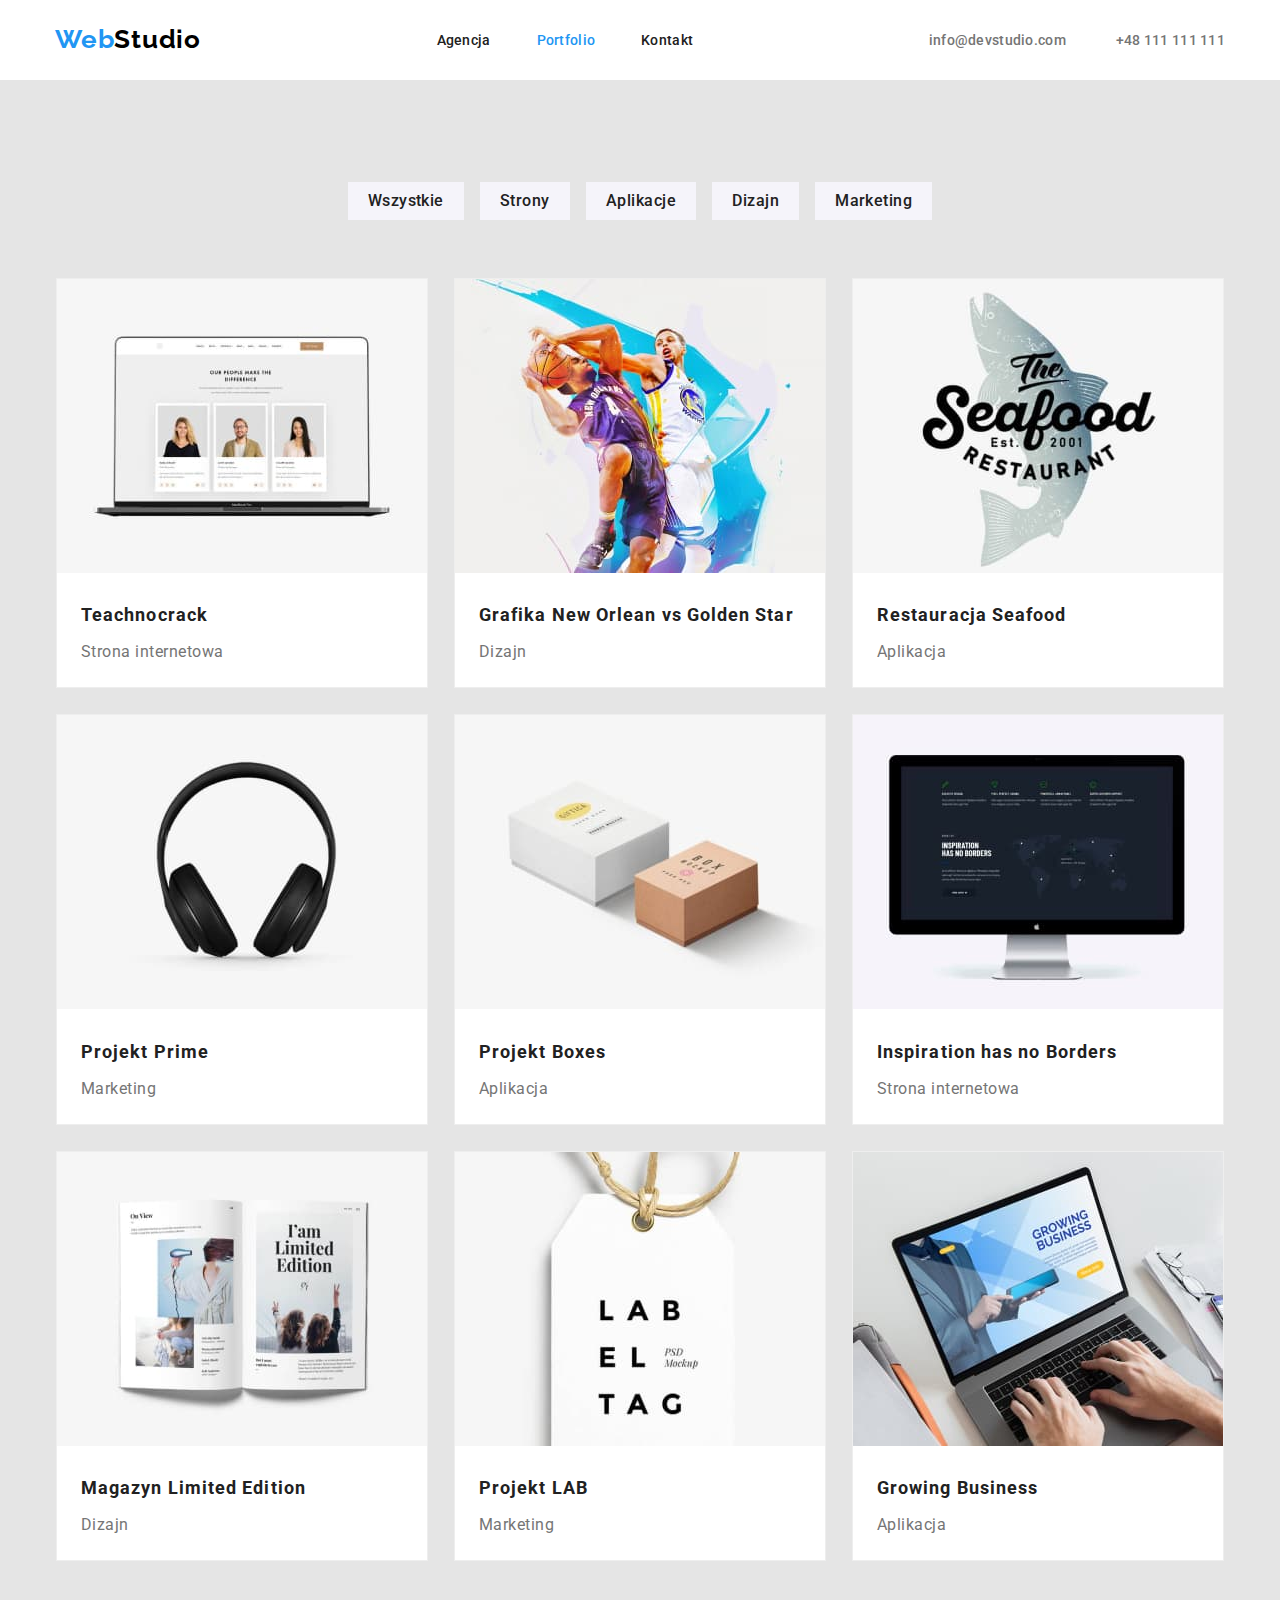
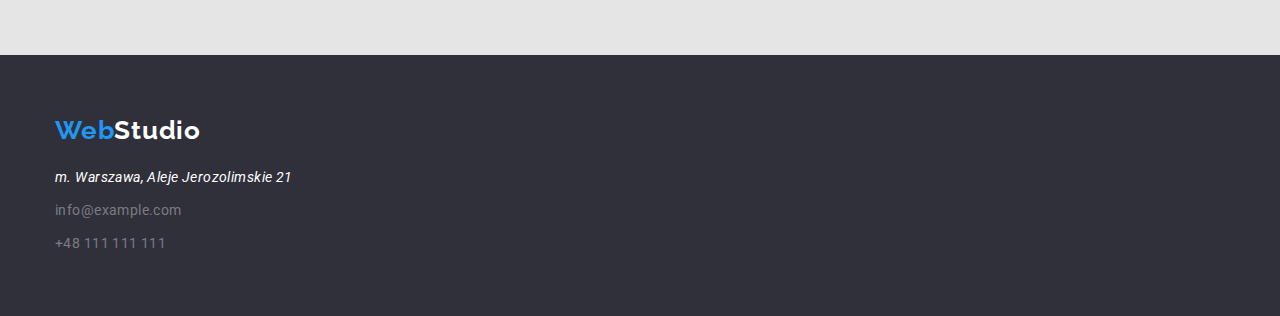
==== commit 224b3262: "?" ====
--- a/portfolio.html
+++ b/portfolio.html
@@ -21,178 +21,178 @@
 	<body>
 		<header class="header_box">
 			<div class="conteiner header__conteiner--flex">
-			<a href="index.html" class="header__logo"><span>Web</span>Studio</a>
-			<nav class="header__nav">
-				<ul class="header__nav--list">
-					<li>
-						<a href="index.html" class="header__nav--link ">Agencja</a>
-					</li>
-					<li>
-						<a href="portfolio.html" class="header__nav--link active__page">Portfolio</a>
-					</li>
-					<li><a href="#" class="header__nav--link">Kontakt</a></li>
+				<a href="index.html" class="header__logo"><span>Web</span>Studio</a>
+				<nav class="header__nav">
+					<ul class="header__nav--list">
+						<li>
+							<a href="index.html" class="header__nav--link">Agencja</a>
+						</li>
+						<li>
+							<a href="portfolio.html" class="header__nav--link active__page">Portfolio</a>
+						</li>
+						<li><a href="#" class="header__nav--link">Kontakt</a></li>
+					</ul>
+				</nav>
+
+				<ul class="header__contact--list">
+					<li>
+						<a href="mailto:info@devstudio.com" class="header__contact--mail">info@devstudio.com</a>
+					</li>
+					<li>
+						<a href="tel:+48111111111" class="header__contact--phone">+48 111 111 111</a>
+					</li>
 				</ul>
-			</nav>
-
-			<ul class="header__contact--list">
-				<li>
-					<a href="mailto:info@devstudio.com" class="header__contact--mail">info@devstudio.com</a>
-				</li>
-				<li>
-					<a href="tel:+48111111111" class="header__contact--phone">+48 111 111 111</a>
-				</li>
-			</ul>
-		</div>
+			</div>
 		</header>
 		<main>
 			<section class="portfolio__section section">
 				<div class="conteiner">
-				<ul class="portfolio__section__button--list">
-					<li>
-						<button type="button" class="portfolio__section--button">Wszystkie</button>
-					</li>
-					<li>
-						<button type="button" class="portfolio__section--button">Strony</button>
-					</li>
-					<li>
-						<button type="button" class="portfolio__section--button">Aplikacje</button>
-					</li>
-					<li>
-						<button type="button" class="portfolio__section--button">Dizajn</button>
-					</li>
-					<li>
-						<button type="button" class="portfolio__section--button">Marketing</button>
-					</li>
-				</ul>
-				<ul class="portfolio__picture--list">
-					<li>
-						<figure class="portfolio__box--figure">
-							<img
-								src="images/portfolio-img1.jpg"
-								height="294"
-								width="370"
-								alt="Strona internetowa na której możemy zobczyc zdjęcia trzech osób. Dwójkę dziewczyny i chłopaka"
-							/>
-							<figcaption class="portfolio__box--figure_description">
-								<h4>Teachnocrack</h4>
-								<p>Strona internetowa</p>
-							</figcaption>
-						</figure>
-					</li>
-					<li>
-						<figure class="portfolio__box--figure">
-							<img
-								src="images/portfolio-img2.jpg"
-								height="294"
-								width="370"
-								alt="Dwuch zawodników NBA walczy o piłkę"
-							/>
-							<figcaption class="portfolio__box--figure_description">
-								<h4>Grafika New Orlean vs Golden Star</h4>
-								<p>Dizajn</p>
-							</figcaption>
-						</figure>
-					</li>
-					<li>
-						<figure class="portfolio__box--figure">
-							<img
-								src="images/portfolio-img3.jpg"
-								height="294"
-								width="370"
-								alt="Logo The Seafood Restaurant na którym widziemy rybę"
-							/>
-							<figcaption class="portfolio__box--figure_description">
-								<h4>Restauracja Seafood</h4>
-								<p>Aplikacja</p>
-							</figcaption>
-						</figure>
-					</li>
-					<li>
-						<figure class="portfolio__box--figure">
-							<img
-								src="images/portfolio-img4.jpg"
-								height="294"
-								width="370"
-								alt="Słuchawki nauszne koloru czarnego"
-							/>
-							<figcaption class="portfolio__box--figure_description">
-								<h4>Projekt Prime</h4>
-								<p>Marketing</p>
-							</figcaption>
-						</figure>
-					</li>
-					<li>
-						<figure class="portfolio__box--figure">
-							<img
-								src="images/portfolio-img5.jpg"
-								height="294"
-								width="370"
-								alt="Dwa pudełka, jedno białe i większe drugie brązowe mniejsze"
-							/>
-							<figcaption class="portfolio__box--figure_description">
-								<h4>Projekt Boxes</h4>
-								<p>Aplikacja</p>
-							</figcaption>
-						</figure>
-					</li>
-					<li>
-						<figure class="portfolio__box--figure">
-							<img
-								src="images/portfolio-img6.jpg"
-								height="294"
-								width="370"
-								alt="Monitor na którym widzimy wyświetloną stronę internetową "
-							/>
-							<figcaption class="portfolio__box--figure_description">
-								<h4>Inspiration has no Borders</h4>
-								<p>Strona internetowa</p>
-							</figcaption>
-						</figure>
-					</li>
-					<li>
-						<figure class="portfolio__box--figure">
-							<img
-								src="images/portfolio-img7.jpg"
-								height="294"
-								width="370"
-								alt="Magazyn Limit Edition "
-							/>
-							<figcaption class="portfolio__box--figure_description">
-								<h4>Magazyn Limited Edition</h4>
-								<p>Dizajn</p>
-							</figcaption>
-						</figure>
-					</li>
-					<li>
-						<figure class="portfolio__box--figure">
-							<img
-								src="images/portfolio-img8.jpg"
-								height="294"
-								width="370"
-								alt="Pszywieszka koloru białego z napisem L A B E L T A G"
-							/>
-							<figcaption class="portfolio__box--figure_description">
-								<h4>Projekt LAB</h4>
-								<p>Marketing</p>
-							</figcaption>
-						</figure>
-					</li>
-					<li>
-						<figure class="portfolio__box--figure">
-							<img
-								src="images/portfolio-img9.jpg"
-								height="294"
-								width="370"
-								alt="Laptop z wyswietloną stroną GROWING BUSINESS"
-							/>
-							<figcaption class="portfolio__box--figure_description">
-								<h4>Growing Business</h4>
-								<p>Aplikacja</p>
-							</figcaption>
-						</figure>
-					</li>
-				</ul>
-			</div>
+					<ul class="portfolio__section__button--list">
+						<li>
+							<button type="button" class="portfolio__section--button">Wszystkie</button>
+						</li>
+						<li>
+							<button type="button" class="portfolio__section--button">Strony</button>
+						</li>
+						<li>
+							<button type="button" class="portfolio__section--button">Aplikacje</button>
+						</li>
+						<li>
+							<button type="button" class="portfolio__section--button">Dizajn</button>
+						</li>
+						<li>
+							<button type="button" class="portfolio__section--button">Marketing</button>
+						</li>
+					</ul>
+					<ul class="portfolio__picture--list">
+						<li>
+							<figure class="portfolio__box--figure">
+								<img
+									src="images/portfolio-img1.jpg"
+									height="294"
+									width="370"
+									alt="Strona internetowa na której możemy zobczyc zdjęcia trzech osób. Dwójkę dziewczyny i chłopaka"
+								/>
+								<figcaption class="portfolio__box--figure_description">
+									<h4>Teachnocrack</h4>
+									<p>Strona internetowa</p>
+								</figcaption>
+							</figure>
+						</li>
+						<li>
+							<figure class="portfolio__box--figure">
+								<img
+									src="images/portfolio-img2.jpg"
+									height="294"
+									width="370"
+									alt="Dwuch zawodników NBA walczy o piłkę"
+								/>
+								<figcaption class="portfolio__box--figure_description">
+									<h4>Grafika New Orlean vs Golden Star</h4>
+									<p>Dizajn</p>
+								</figcaption>
+							</figure>
+						</li>
+						<li>
+							<figure class="portfolio__box--figure">
+								<img
+									src="images/portfolio-img3.jpg"
+									height="294"
+									width="370"
+									alt="Logo The Seafood Restaurant na którym widziemy rybę"
+								/>
+								<figcaption class="portfolio__box--figure_description">
+									<h4>Restauracja Seafood</h4>
+									<p>Aplikacja</p>
+								</figcaption>
+							</figure>
+						</li>
+						<li>
+							<figure class="portfolio__box--figure">
+								<img
+									src="images/portfolio-img4.jpg"
+									height="294"
+									width="370"
+									alt="Słuchawki nauszne koloru czarnego"
+								/>
+								<figcaption class="portfolio__box--figure_description">
+									<h4>Projekt Prime</h4>
+									<p>Marketing</p>
+								</figcaption>
+							</figure>
+						</li>
+						<li>
+							<figure class="portfolio__box--figure">
+								<img
+									src="images/portfolio-img5.jpg"
+									height="294"
+									width="370"
+									alt="Dwa pudełka, jedno białe i większe drugie brązowe mniejsze"
+								/>
+								<figcaption class="portfolio__box--figure_description">
+									<h4>Projekt Boxes</h4>
+									<p>Aplikacja</p>
+								</figcaption>
+							</figure>
+						</li>
+						<li>
+							<figure class="portfolio__box--figure">
+								<img
+									src="images/portfolio-img6.jpg"
+									height="294"
+									width="370"
+									alt="Monitor na którym widzimy wyświetloną stronę internetową "
+								/>
+								<figcaption class="portfolio__box--figure_description">
+									<h4>Inspiration has no Borders</h4>
+									<p>Strona internetowa</p>
+								</figcaption>
+							</figure>
+						</li>
+						<li>
+							<figure class="portfolio__box--figure">
+								<img
+									src="images/portfolio-img7.jpg"
+									height="294"
+									width="370"
+									alt="Magazyn Limit Edition "
+								/>
+								<figcaption class="portfolio__box--figure_description">
+									<h4>Magazyn Limited Edition</h4>
+									<p>Dizajn</p>
+								</figcaption>
+							</figure>
+						</li>
+						<li>
+							<figure class="portfolio__box--figure">
+								<img
+									src="images/portfolio-img8.jpg"
+									height="294"
+									width="370"
+									alt="Pszywieszka koloru białego z napisem L A B E L T A G"
+								/>
+								<figcaption class="portfolio__box--figure_description">
+									<h4>Projekt LAB</h4>
+									<p>Marketing</p>
+								</figcaption>
+							</figure>
+						</li>
+						<li>
+							<figure class="portfolio__box--figure">
+								<img
+									src="images/portfolio-img9.jpg"
+									height="294"
+									width="370"
+									alt="Laptop z wyswietloną stroną GROWING BUSINESS"
+								/>
+								<figcaption class="portfolio__box--figure_description">
+									<h4>Growing Business</h4>
+									<p>Aplikacja</p>
+								</figcaption>
+							</figure>
+						</li>
+					</ul>
+				</div>
 			</section>
 		</main>
 		<footer class="footer--box">
--- a/css/styles.css
+++ b/css/styles.css
@@ -24,7 +24,7 @@
 	padding: 0 15px;
 	width: 1200px;
 }
-.section{
+.section {
 	padding-top: 94px;
 	padding-bottom: 94px;
 }
@@ -67,7 +67,9 @@
 	letter-spacing: 0.02em;
 	color: var(--secoundary-text-color);
 	display: block;
-	padding: 0 23px;
+}
+.header__nav--list li:not(:last-child){
+	padding-right: 46px;
 }
 .header__nav--link:hover {
 	color: var(--color-hover);
@@ -79,6 +81,7 @@
 	list-style: none;
 	display: flex;
 }
+
 .header__contact--mail,
 .header__contact--phone {
 	text-decoration: none;
@@ -88,7 +91,9 @@
 	letter-spacing: 0.02em;
 	color: var(--third-text-color);
 	display: block;
-	padding: 0px 25px;
+}
+.header__contact--list li:not(:last-child){
+	padding-right: 50px;
 }
 .header__contact--mail:hover,
 .header__contact--phone:hover {
@@ -152,6 +157,7 @@
 	list-style: none;
 	display: flex;
 	height: 100%;
+	
 }
 .section__loremipsum--list > li:not(:last-child) {
 	padding-right: 30px;
@@ -171,16 +177,15 @@
 	color: var(--third-text-color);
 }
 .section__job {
-	display:flex;
+	display: flex;
 	padding-top: 0px;
 	height: 100%;
-	justify-content:center;
+	justify-content: center;
 }
 .section__job--list {
 	list-style: none;
 	display: flex;
 	justify-content: space-between;
-
 }
 
 .section__job--heading {
@@ -194,13 +199,13 @@
 }
 .section__team {
 	background-color: #f5f4fa;
-	display:flex;
-	justify-content: center;
-}
-.section__team--list{
-	list-style: none;
-	display: flex;
-	justify-content:space-between;
+	display: flex;
+	justify-content: center;
+}
+.section__team--list {
+	list-style: none;
+	display: flex;
+	justify-content: space-between;
 }
 .section__team--heading {
 	font-weight: 700;
@@ -217,8 +222,7 @@
 	box-shadow: 0px 1px 3px rgba(0, 0, 0, 0.12), 0px 1px 1px rgba(0, 0, 0, 0.14),
 		0px 2px 1px rgba(0, 0, 0, 0.2);
 	border-radius: 0px 0px 4px 4px;
-	justify-content:center;
-	
+	justify-content: center;
 }
 .section__team--figure_description {
 	font-size: 16px;
@@ -226,15 +230,15 @@
 	text-align: center;
 	letter-spacing: 0.03em;
 }
-.section__team--figure_description  h4 {
+.section__team--figure_description h4 {
 	font-weight: 500;
 	color: var(--secoundary-text-color);
 	padding-top: 30px;
-	padding-bottom:10px;
-}
-.section__team--figure_description   p {
+	padding-bottom: 10px;
+}
+.section__team--figure_description p {
 	color: var(--third-text-color);
-	padding-bottom:30px;
+	padding-bottom: 30px;
 }
 .footer--box {
 	background-color: var(--secondary-brand-color);
@@ -251,7 +255,7 @@
 	color: #ffffff;
 	padding-bottom: 20px;
 }
-.footer--heading  span {
+.footer--heading span {
 	color: #2196f3;
 }
 .footer--address {
@@ -261,10 +265,10 @@
 	color: #ffffff;
 	padding-bottom: 9px;
 }
-.footer--list{
-	list-style: none;
-}
-.footer--list li:not(:last-child){
+.footer--list {
+	list-style: none;
+}
+.footer--list li:not(:last-child) {
 	padding-bottom: 9px;
 }
 .footer__contact--mail,
@@ -279,17 +283,15 @@
 .footer__contact--phone:hover {
 	color: var(--color-hover);
 }
-.portfolio__section{
-	display:flex;
-	justify-content: center;
-}
-.portfolio__section__button--list{
+.portfolio__section {
+	display: flex;
+	justify-content: center;
+}
+.portfolio__section__button--list {
 	display: flex;
 	list-style: none;
 	justify-content: center;
 	padding-bottom: 50px;
-	
-
 }
 .portfolio__section--button {
 	font-weight: 500;
@@ -302,40 +304,38 @@
 	border-width: 0px;
 	cursor: pointer;
 	font-family: "Roboto", sans-serif;
-	padding:6px 20px;
-	margin:8px;
-
+	padding: 6px 20px;
+	margin: 8px;
 }
 .portfolio__section--button:hover {
 	background: var(--color-hover);
 	color: var(--text-color);
 }
-.portfolio__picture--list{
-	list-style: none;
-	display:flex;
-	flex-wrap:wrap;
-	gap:26px;
-	justify-content: center;
-
+.portfolio__picture--list {
+	list-style: none;
+	display: flex;
+	flex-wrap: wrap;
+	gap: 26px;
+	justify-content: center;
 }
 .portfolio__box--figure {
 	background: #ffffff;
 	border: 1px solid #eeeeee;
-	
-
 }
 /* .portfolio__box--figure_description {
 } */
-.portfolio__box--figure_description > h4 {
+.portfolio__box--figure_description h4 {
 	font-weight: 700;
 	font-size: 18px;
 	line-height: 2;
 	letter-spacing: 0.06em;
 	color: var(--secoundary-text-color);
-}
-.portfolio__box--figure_description > p {
+	padding: 20px 24px 2px;
+}
+.portfolio__box--figure_description p {
 	font-size: 16px;
 	line-height: 1.88;
 	letter-spacing: 0.03em;
 	color: var(--third-text-color);
-}
+	padding: 2px 24px 20px;
+}
